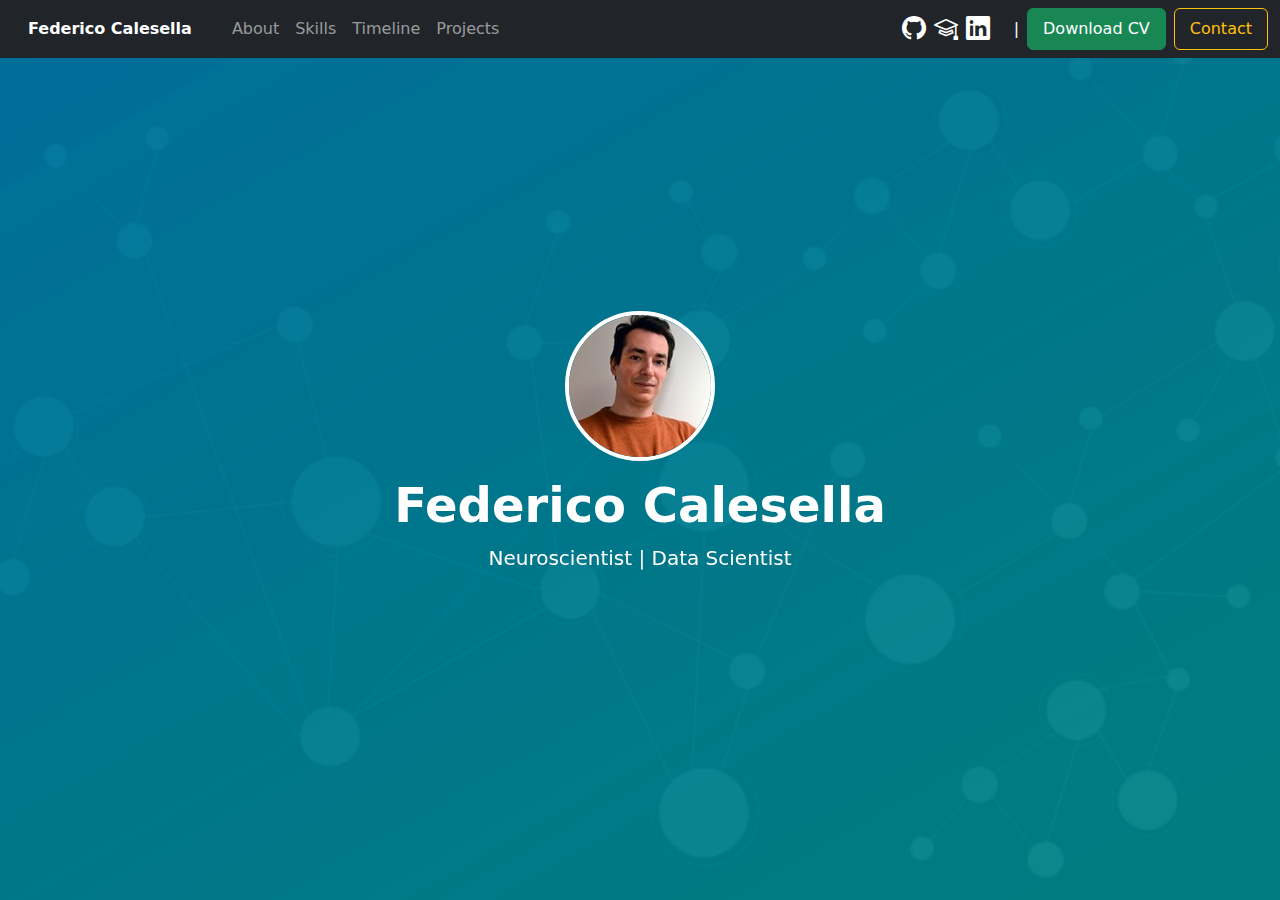
==== index.html @ ca3586d3 "UPDATE contact page position" ====
<!DOCTYPE html>
<html lang="en">
<head>
    <meta charset="UTF-8">
    <meta name="viewport" content="width=device-width, initial-scale=1.0">
    <title>Federico Calesella - Personal Website</title>
    <link href="https://cdn.jsdelivr.net/npm/bootstrap@5.3.0/dist/css/bootstrap.min.css" rel="stylesheet">
    <link rel="stylesheet" href="https://cdn.jsdelivr.net/npm/bootstrap-icons@1.11.3/font/bootstrap-icons.min.css">
    <link rel="stylesheet" href="styles.css">
</head>
<body>
    <nav id="navbar" class="navbar navbar-expand-lg navbar-dark bg-dark fixed-top">
        <div class="container-fluid">
            <!-- "Home" styled like a nav-link but outside the collapsible menu -->
            <a class="navbar-brand nav-link custom-home" href="#home">Federico Calesella</a>
            <button class="navbar-toggler" type="button" data-bs-toggle="collapse" data-bs-target="#navbarSupportedContent" aria-controls="navbarSupportedContent" aria-expanded="false" aria-label="Toggle navigation">
                <span class="navbar-toggler-icon"></span>
            </button>
            <div class="collapse navbar-collapse" id="navbarSupportedContent">
                <ul class="navbar-nav me-auto">
                    <li class="nav-item"><a class="nav-link" href="#about">About</a></li>
                    <li class="nav-item"><a class="nav-link" href="#skills">Skills</a></li>
                    <li class="nav-item"><a class="nav-link" href="#timeline">Timeline</a></li>
                    <li class="nav-item"><a class="nav-link" href="#projects">Projects</a></li>
                </ul>
                <div class="d-flex align-items-center ms-3">
                    <a href="https://github.com/fcalesella" target="_blank" class="text-white me-2"><i class="bi bi-github" style="font-size: 1.5rem;"></i></a>
                    <a href="https://scholar.google.com/citations?user=gZGrxbQAAAAJ&hl=it&oi=ao" target="_blank" class="text-white me-2"><i class="bi bi-mortarboard" style="font-size: 1.5rem;"></i></a>
                    <a href="https://www.linkedin.com/in/federico-calesella/" target="_blank" class="text-white me-3"><i class="bi bi-linkedin" style="font-size: 1.5rem;"></i></a>
                    <span class="text-white mx-2">|</span>
                    <a href="assets/Federico_Calesella_Resume.pdf" download class="btn btn-success me-2">Download CV</a>
                    <a href="contact.html" class="btn btn-outline-warning">Contact</a>
                </div>
                </form>
            </div>
        </div>
    </nav>
      
    <!-- Fixed Background -->
    <div class="fixed-background"></div>

    <!-- Scrollable Content -->
    <div class="content">
    
        <div data-bs-spy="scroll" data-bs-target="#navbar" data-bs-root-margin="0px 0px -40%" data-bs-smooth-scroll="true" class="scrollspy-example bg-body-tertiary p-3 rounded-2" tabindex="0">
            <!-- Hero Section -->
            <section id="home" class="parallax active">
                <div class="overlay">
                    <img class="profile-img" src="assets/my_picture.jpg" alt="Profile Picture">
                    <h1 class="display-5 fw-bold mt-3">Federico Calesella</h1>
                    <p class="lead">Neuroscientist | Data Scientist</p>
                </div>
            </section>

            <!-- About Section -->
            <section id="about">
                <div class="container">
                    <!-- Section Title (Centered and Above the Cards) -->
                    <div class="row">
                        <div class="col-12 text-center">
                            <h2 class="section-title">About Me</h2>
                        </div>
                    </div>
            
                    <!-- Feature Cards Grid -->
                    <div class="row g-4 py-5 row-cols-1 row-cols-lg-3">
                        <div class="col">
                            <div class="about-card">
                                <h3 class="card-title">My Story</h3>
                                <p>During my studies in psychology, I developed a strong interest in advanced data analysis, with a particular focus on AI and machine learning. After my master’s degree, I started applying these techniques to biomedical data. This approach at the intersection of neuroscience and computational methods has then become my primary area of expertise throughout my PhD.</p>
                            </div>
                        </div>
                        <div class="col">
                            <div class="about-card">
                                <h3 class="card-title">Who I Am</h3>
                                <p>I am a computational cognitive neuroscientist specialized in the application of artificial intelligence to advance biomedical and healthcare research. With over five years of experience, I have developed cutting-edge predictive models for clinical and behavioral outcomes, disease diagnosis, and treatment response.</p>
                            </div>
                        </div>
                        <div class="col">
                            <div class="about-card">
                                <h3 class="card-title">My Vision</h3>
                                <p>By leveraging AI and advanced analytics, I strive to provide novel insights, enhance decision-making, and provide tangible improvements. Too often, valuable insights remain theoretical, without driving meaningful change. My goal is to bridge this gap by applying data-driven approaches to real-world problems.</p>
                            </div>
                        </div>
                    </div>
                </div>
            </section>
            
            <!-- Skills Section -->
            <section id="skills">
                <div class="container">
                    <!-- Section Title (Centered and Above the Carousel) -->
                    <div class="row">
                        <div class="col-12 text-center">
                            <h2 class="section-title">Skills</h2>
                        </div>
                    </div>

                    <!-- Carousel Container -->
                    <div class="row justify-content-center">
                        <div class="col-md-10">
                            <div id="carouselExampleCaptions" class="carousel slide">
                                <div class="carousel-indicators">
                                    <button type="button" data-bs-target="#carouselExampleCaptions" data-bs-slide-to="0" class="active" aria-current="true" aria-label="Slide 1"></button>
                                    <button type="button" data-bs-target="#carouselExampleCaptions" data-bs-slide-to="1" aria-label="Slide 2"></button>
                                    <button type="button" data-bs-target="#carouselExampleCaptions" data-bs-slide-to="2" aria-label="Slide 3"></button>
                                    <button type="button" data-bs-target="#carouselExampleCaptions" data-bs-slide-to="3" aria-label="Slide 4"></button>
                                    <button type="button" data-bs-target="#carouselExampleCaptions" data-bs-slide-to="4" aria-label="Slide 5"></button>
                                    <button type="button" data-bs-target="#carouselExampleCaptions" data-bs-slide-to="5" aria-label="Slide 6"></button>
                                </div>
                                <div class="carousel-inner">
                                    <div class="carousel-item active">
                                        <img src="assets/data_science_and_machine_learning.jpg" class="d-block w-100" alt="Data Science">
                                        <div class="carousel-caption d-none d-md-block">
                                            <h5>Data Science & Machine Learning</h5>
                                            <p>Expertise in developing predictive models, data preprocessing, feature engineering, and validation techniques.</p>
                                        </div>
                                    </div>
                                    <div class="carousel-item">
                                        <img src="assets/programming_and_tools.jpg" class="d-block w-100" alt="Programming">
                                        <div class="carousel-caption d-none d-md-block">
                                            <h5>Programming & Tools</h5>
                                            <p>Proficient in Python (Pandas, NumPy, Scikit-learn, PyTorch, Keras), R, MATLAB, and visualization libraries like Matplotlib.</p>
                                        </div>
                                    </div>
                                    <div class="carousel-item">
                                        <img src="assets/statistical_analysis.jpg" class="d-block w-100" alt="Statistics">
                                        <div class="carousel-caption d-none d-md-block">
                                            <h5>Statistical Analysis</h5>
                                            <p>Experience in statistical modeling, hypothesis testing, and analysis of large, complex datasets.</p>
                                        </div>
                                    </div>
                                    <div class="carousel-item">
                                        <img src="assets/high_performance_computing.jpg" class="d-block w-100" alt="Statistics">
                                        <div class="carousel-caption d-none d-md-block">
                                            <h5>High-Performance Computing</h5>
                                            <p>Skilled in leveraging HPC resources for large-scale computations, parallel processing, and optimizing workflows.</p>
                                        </div>
                                    </div>
                                    <div class="carousel-item">
                                        <img src="assets/project_management.jpg" class="d-block w-100" alt="Statistics">
                                        <div class="carousel-caption d-none d-md-block">
                                            <h5>Project Management</h5>
                                            <p>Skilled in leading multidisciplinary teams, managing timelines, and delivering results in collaborative environments.</p>
                                        </div>
                                    </div>
                                    <div class="carousel-item">
                                        <img src="assets/communication.jpg" class="d-block w-100" alt="Statistics">
                                        <div class="carousel-caption d-none d-md-block">
                                            <h5>Communication</h5>
                                            <p>Strong ability to convey complex concepts to diverse audiences through written reports, presentations, and team interactions.</p>
                                        </div>
                                    </div>
                                </div>
                                <button class="carousel-control-prev" type="button" data-bs-target="#carouselExampleCaptions" data-bs-slide="prev">
                                    <span class="carousel-control-prev-icon" aria-hidden="true"></span>
                                    <span class="visually-hidden">Previous</span>
                                </button>
                                <button class="carousel-control-next" type="button" data-bs-target="#carouselExampleCaptions" data-bs-slide="next">
                                    <span class="carousel-control-next-icon" aria-hidden="true"></span>
                                    <span class="visually-hidden">Next</span>
                                </button>
                            </div>
                        </div>
                    </div>
                </div>
            </section>


            <section id="timeline">
                <div class="container">
                    <div class="row">
                        <div class="col-12 text-center">
                            <h2 class="section-title">Timeline</h2>
                        </div>                        
                    </div>
                
                <div class="container">                                      
                    <div class="row">
                        <div class="col">
                            <div class="timeline-steps aos-init aos-animate" data-aos="fade-up">
                                <div class="timeline-step">
                                    <div class="timeline-content" data-toggle="popover" data-trigger="hover" data-placement="top" title="" data-content="And here's some amazing content. It's very engaging. Right?" data-original-title="2003">
                                        <div class="inner-circle"></div>
                                        <p class="h6 mt-3 mb-1">2016</p>
                                        <p class="h6 text-muted mb-0 mb-lg-0">Bachelor's in Psychology</p>
                                    </div>
                                </div>
                                <div class="timeline-step">
                                    <div class="timeline-content" data-toggle="popover" data-trigger="hover" data-placement="top" title="" data-content="And here's some amazing content. It's very engaging. Right?" data-original-title="2004">
                                        <div class="inner-circle"></div>
                                        <p class="h6 mt-3 mb-1">2019</p>
                                        <p class="h6 text-muted mb-0 mb-lg-0">Master's in Psychology</p>
                                    </div>
                                </div>
                                <div class="timeline-step">
                                    <div class="timeline-content" data-toggle="popover" data-trigger="hover" data-placement="top" title="" data-content="And here's some amazing content. It's very engaging. Right?" data-original-title="2005">
                                        <div class="inner-circle"></div>
                                        <p class="h6 mt-3 mb-1">2023</p>
                                        <p class="h6 text-muted mb-0 mb-lg-0">PhD in Cognitive Neuroscience</p>
                                    </div>
                                </div>
                                <div class="timeline-step">
                                    <div class="timeline-content" data-toggle="popover" data-trigger="hover" data-placement="top" title="" data-content="And here's some amazing content. It's very engaging. Right?" data-original-title="2010">
                                        <div class="inner-circle"></div>
                                        <p class="h6 mt-3 mb-1">2024</p>
                                        <p class="h6 text-muted mb-0 mb-lg-0">Postodoctoral Researcher</p>
                                    </div>
                                </div>
                            </div>
                        </div>
                    </div>
                </div>
            </section>
            
            <section id="projects">
                <div class="container">
                    <div class="row">
                        <div class="col-12 text-center">
                            <h2 class="section-title">Projects</h2>
                        </div>                        
                    </div>

                    <div class="row row-cols-1 row-cols-md-2 g-4 scrollable-container">
                        <div class="col">
                          <div class="card">
                            <div class="card-body">
                              <h5 class="card-title">Predicting Neuropsychological Deficits in Stroke Patients</h5>
                              <p class="card-text">Developed a machine learning pipeline to predict neuropsychological deficits from resting-state functional connectivity data of stroke patients, optimizing feature extraction techniques for improved classification performance.</p>
                              <div class="btn-container">
                                <a href="https://link.springer.com/article/10.1186/s40708-021-00129-1" class="btn btn-primary">Publication</a>
                                <a href="https://github.com/fcalesella/ccn_project" class="btn btn-primary">Source Code</a>
                                </div>
                            </div>
                          </div>
                        </div>
                        <div class="col">
                          <div class="card">
                            <div class="card-body">
                              <h5 class="card-title">Biomarkers for Suicide Risk Prediction in Bipolar Depression</h5>
                              <p class="card-text">Created a machine learning model to identify depressed bipolar patients with a history of suicide attempts with 94% of accuracy by analyzing brain habituation patterns. Developed a Python package for brain-wise habituation analysis from fMRI data.</p>
                              <div class="btn-container">
                                <a href="https://www.sciencedirect.com/science/article/abs/pii/S0925492723000379" class="btn btn-primary">Publication</a>
                                <a href="https://github.com/fcalesella/neurohab" class="btn btn-primary">Source Code</a>
                                </div>
                            </div>
                          </div>
                        </div>
                        <div class="col">
                          <div class="card">
                            <div class="card-body">
                              <h5 class="card-title">Differentiation of Major Depressive and Bipolar Disorder Patients</h5>
                              <p class="card-text">Developed classification models achieving 80% accuracy in differentiating major depression and bipolar disorder patients using multimodal datasets, including clinical, neuroimaging, and genetic markers.</p>
                              <div class="btn-container">
                                <a href="https://www.sciencedirect.com/science/article/pii/S2772408523029137" class="btn btn-primary">Publication</a>
                                <a href="https://github.com/fcalesella/CVPCR" class="btn btn-primary">Source Code</a>
                                </div>
                            </div>
                          </div>
                        </div>
                        <div class="col">
                          <div class="card">
                            <div class="card-body">
                              <h5 class="card-title">Machine Learning for Post-partum Depression Risk Prediction</h5>
                              <p class="card-text">Planned and conducted machine learning analysis on very large datasets of clinical health records (>500.000 patients) to predict the risk of postpartum depression, contributing to the development of a large-scale digital-health tool.</p>
                              <div class="btn-container">
                                <a href="" class="btn btn-primary disabled">Publication</a>
                                <a href="" class="btn btn-primary disabled">Source Code</a>
                                </div>
                            </div>
                          </div>
                        </div>
                        <div class="col">
                            <div class="card">
                              <div class="card-body">
                                <h5 class="card-title">Identification of Depressed Patients with Cognitive Deficits</h5>
                                <p class="card-text">Applied machine learning techniques on peripheral inflammatory markers to identify cognitive impairments in depressed patients, achieving a performance between 76% and 89% for different cognitive domains.</p>
                                <div class="btn-container">
                                    <a href="https://www.sciencedirect.com/science/article/pii/S0022395621003472" class="btn btn-primary">Publication</a>
                                    <a href="" class="btn btn-primary disabled">Source Code</a>
                                    </div>
                                </div>
                            </div>
                          </div>
                      </div>
                </div>
            </section>
            
            

        </div>
    </div>

    <script>
        document.addEventListener("DOMContentLoaded", function () {
            const sections = document.querySelectorAll("section");
            const navLinks = document.querySelectorAll(".nav-link");
            let currentIndex = 0;
            let isScrolling = false;

            function showSection(index) {
                sections.forEach((section, i) => {
                    if (i === index) {
                        section.classList.add("active");
                    } else {
                        section.classList.remove("active");
                    }
                });

                updateNavbar(index);
            }

            function updateNavbar(index) {
                navLinks.forEach((link) => {
                    link.classList.remove("active");
                });
                navLinks[index].classList.add("active");
            }

            function handleScroll(event) {
                const projectContainer = document.querySelector("#projects .scrollable-container");

                if (projectContainer.matches(":hover")) {
                    // Prevent page scroll when inside the scrollable area
                    event.stopPropagation();
                    return;
                }

                if (isScrolling) return;
                isScrolling = true;

                if (event.deltaY > 0) {
                    if (currentIndex < sections.length - 1) {
                        currentIndex++;
                        showSection(currentIndex);
                    }
                } else {
                    if (currentIndex > 0) {
                        currentIndex--;
                        showSection(currentIndex);
                    }
                }

                setTimeout(() => {
                    isScrolling = false;
                }, 1000);
            }

            function handleNavClick(event) {
                event.preventDefault();
                const targetId = this.getAttribute("href").substring(1);
                const targetIndex = [...sections].findIndex(section => section.id === targetId);

                if (targetIndex !== -1) {
                    currentIndex = targetIndex;
                    showSection(currentIndex);
                }
            }

            window.addEventListener("wheel", handleScroll, { passive: false });
            navLinks.forEach(link => link.addEventListener("click", handleNavClick));

            showSection(currentIndex);
        });
    </script>
    <!-- Bootstrap JavaScript Bundle (Includes Popper.js, Required for Dropdowns) -->
    <script src="https://cdn.jsdelivr.net/npm/bootstrap@5.3.0/dist/js/bootstrap.bundle.min.js"></script>
</body>
</html>
---- styles.css ----
html, body {
    margin: 0;
    padding: 0;
    height: 100%;
    overflow: hidden; /* Prevent default scrolling */
    color: white; /* Default text color */
}

/* Fixed Background */
.fixed-background {
    position: fixed;
    top: 0;
    left: 0;
    width: 100%;
    height: 100vh;
    background-image: url('assets/background.png'); /* Your background image */
    background-size: cover;
    background-position: center;
    background-attachment: fixed;
    z-index: -1; /* Sends it behind content */
}

/* Content wrapper */
.content {
    position: relative;
    width: 100%;
    height: 100vh; /* Full viewport height */
}

section {
    position: absolute;
    top: 0;
    left: 0;
    width: 100%;
    height: 100vh; /* Full-screen section */
    display: flex;
    align-items: center;
    justify-content: center;
    text-align: center;
    opacity: 0; /* Start hidden */
    transition: opacity 1s ease-in-out;
}


/* Show current section */
section.active {
    opacity: 1;
    z-index: 1;
}

/* Fully transparent overlay so background is visible */
.overlay {
    background: rgba(0, 0, 0, 0); /* Slight dark overlay to improve readability */
    width: 100%;
    height: 100%;
    display: flex;
    flex-direction: column;
    align-items: center;
    justify-content: center;
    padding: 20px;
}

/* Circular profile image */
.profile-img {
    width: 150px;
    height: 150px;
    object-fit: cover;
    border-radius: 50%;
    border: 4px solid white;
}

/* About Me Title Styling */
.section-title {
    font-size: 3vw; /* Scales with screen width */
    color: white;
    margin-bottom: 3vh; /* Space between title and card */
}

/* Make "Home" look like other navbar links */
.custom-home {
    color: rgba(255, 255, 255, 0.55); /* Default Bootstrap link color */
    font-size: 1rem;
    padding: 0.5rem 1rem;
    transition: color 0.3s ease-in-out;
    text-decoration: none; /* Remove underline */
}

/* Make the active navbar link blue */
.navbar-nav .nav-link.active, 
.custom-home.active {
    color: white;
    font-weight: bold;
}

/* About Section Styling */
#about {
    background: rgba(0, 0, 0, 0); /* Dark mode with transparency */
    color: white;
    padding: 5vh 10vw; /* Adds margin on all sides */
    border-radius: 15px; /* Smooth rounded edges for the section */
}

/* Ensure the title is fully centered above the cards */
.section-title {
    font-size: 2.5rem;
    font-weight: bold;
    text-align: center;
    margin-bottom: 4vh; /* Space between title and cards */
    width: 100%; /* Ensures full width */
}

/* Ensure all columns have the same height */
.row {
    display: flex;
    align-items: stretch; /* Ensures all cards stretch to the same height */
}

/* About Me Card Styling (Equal Height & Centered Text) */
.about-card {
    display: flex;
    flex-direction: column;
    justify-content: center; /* Center text vertically */
    align-items: center; /* Center content horizontally */
    text-align: center; /* Center the text */
    height: 100%; /* Ensures all cards have equal height */
    background: rgba(255, 255, 255, 0.1); /* Light transparency */
    color: white;
    border-radius: 10px;
    padding: 20px;
    border: 1px solid rgba(255, 255, 255, 0.2); /* Subtle border effect */
    backdrop-filter: blur(10px); /* Frosted glass effect */
    box-shadow: 0 4px 6px rgba(0, 0, 0, 0.3); /* Soft shadow for depth */
}

/* Keep the Title at the Top */
.about-card .card-title {
    text-align: center;
    margin-bottom: 15px; /* Adds spacing below the title */
    width: 100%;
}

/* Card Title */
.card-title {
    font-size: 1.8rem;
    margin-bottom: 10px;
}

.about-card p {
    flex-grow: 1; /* Ensures the text expands to center itself */
    display: flex;
    align-items: center; /* Center vertically */
    justify-content: center; /* Center horizontally */
    text-align: center;
    font-size: 1.1rem;
    line-height: 1.6;
}

/* Skills Section Styling */
#skills {
    background: rgba(0, 0, 0, 0); /* Dark mode with transparency */
    color: white;
    padding: 5vh 10vw; /* Adds margins on all sides */
    border-radius: 15px;
}

/* Carousel Container - Adds Margins */
.carousel {
    margin: auto;
    padding: 20px; /* Space around the carousel */
}

/* Carousel Images */
.carousel-inner img {
    border-radius: 15px; /* Rounded corners for a sleek look */
    object-fit: cover; /* Ensures images scale properly */
    max-height: 400px; /* Prevents the carousel from becoming too large */
}

/* Carousel Controls */
.carousel-control-prev, .carousel-control-next {
    filter: invert(100%); /* Makes the arrows visible in dark mode */
}

/* Center the Caption Text */
.carousel-caption {
    background: rgba(0, 0, 0, 0.9); /* Dark overlay for better readability */
    border-radius: 10px;
    padding: 10px;
}


.timeline-steps {
    display: flex;
    justify-content: center;
    flex-wrap: wrap
}

.timeline-steps .timeline-step {
    align-items: center;
    display: flex;
    flex-direction: column;
    position: relative;
    margin: 1rem
}

@media (min-width:768px) {
    .timeline-steps .timeline-step:not(:last-child):after {
        content: "";
        display: block;
        border-top: .25rem dotted #3b82f6;
        width: 3.46rem;
        position: absolute;
        left: 7.5rem;
        top: .3125rem
    }
    .timeline-steps .timeline-step:not(:first-child):before {
        content: "";
        display: block;
        border-top: .25rem dotted #3b82f6;
        width: 3.8125rem;
        position: absolute;
        right: 7.5rem;
        top: .3125rem
    }
}

.timeline-steps .timeline-content {
    width: 10rem;
    text-align: center
}

.timeline-steps .timeline-content .inner-circle {
    border-radius: 1.5rem;
    height: 1rem;
    width: 1rem;
    display: inline-flex;
    align-items: center;
    justify-content: center;
    background-color: #3b82f6
}

.timeline-steps .timeline-content .inner-circle:before {
    content: "";
    background-color: #3b82f6;
    display: inline-block;
    height: 3rem;
    width: 3rem;
    min-width: 3rem;
    border-radius: 6.25rem;
    opacity: .5
}

.timeline-steps {
    background-color: rgba(0, 0, 0, 0.5); /* Darker background with less transparency */
    padding: 2rem;
    border-radius: 10px; /* Optional rounded corners */
}

.text-muted {
    color: white !important; /* Bootstrap's muted gray color */
}


#projects .scrollable-container {
    max-height: 70vh; /* Adjust this height as needed */
    overflow-y: auto; /* Enables scrolling */
    padding-right: 10px; /* Prevents scrollbar overlap */
}

/* Hide scrollbar for better aesthetics (optional) */
#projects .scrollable-container::-webkit-scrollbar {
    width: 8px;
}

#projects .scrollable-container::-webkit-scrollbar-thumb {
    background: rgba(0, 0, 0, 0.3);
    border-radius: 10px;
}

#projects .scrollable-container:hover {
    overflow-y: auto; /* Show scroll only when hovering */
}

.card {
    background: rgba(255, 255, 255, 0.1); /* Semi-transparent background */
    backdrop-filter: blur(10px); /* Frosted glass effect */
    border: none; /* Remove default border */
    height: 300px; /* Fixed height for equal sizing */
    display: flex;
    flex-direction: column;
    justify-content: space-between; /* Ensures title is at the top */
    align-items: center;
    text-align: center;
    padding: 20px;
}

.card-title {
    margin-top: 10px;
    font-size: 1.2rem;
    font-weight: bold;
    color: white; /* White title */
}

.card-body {
    flex: 1; /* Allows content to expand */
    display: flex;
    flex-direction: column;
    justify-content: center; /* Centers content vertically */
    align-items: center; /* Centers content horizontally */
}

.card-text {
    color: white; /* White text */
    font-size: 1rem;
    max-width: 90%; /* Prevents text from touching edges */
}

/* Ensure buttons are in a row */
.card-body .btn-container {
    display: flex;
    gap: 10px; /* Adds spacing between buttons */
}

.btn {
    margin: 0; /* Remove margins to avoid stacking */
    padding: 8px 15px;
    white-space: nowrap; /* Prevents button text from breaking into multiple lines */
}
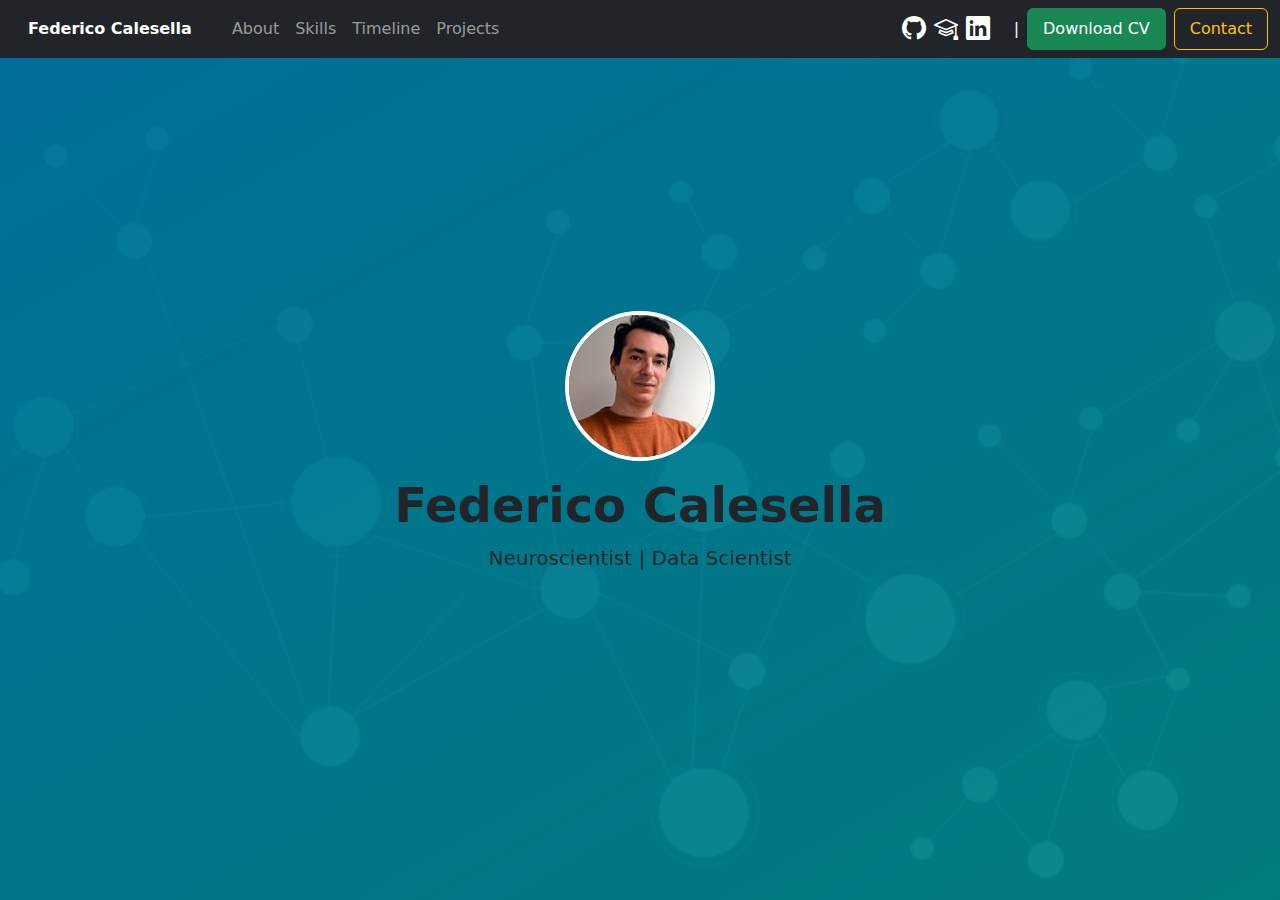
==== commit 92ecb75e: "UPDATE responsivness" ====
--- a/index.html
+++ b/index.html
@@ -29,7 +29,7 @@
                     <a href="https://www.linkedin.com/in/federico-calesella/" target="_blank" class="text-white me-3"><i class="bi bi-linkedin" style="font-size: 1.5rem;"></i></a>
                     <span class="text-white mx-2">|</span>
                     <a href="assets/Federico_Calesella_Resume.pdf" download class="btn btn-success me-2">Download CV</a>
-                    <a href="contact.html" class="btn btn-outline-warning">Contact</a>
+                    <a href="public/contact.html" class="btn btn-outline-warning">Contact</a>
                 </div>
                 </form>
             </div>
@@ -111,42 +111,42 @@
                                 <div class="carousel-inner">
                                     <div class="carousel-item active">
                                         <img src="assets/data_science_and_machine_learning.jpg" class="d-block w-100" alt="Data Science">
-                                        <div class="carousel-caption d-none d-md-block">
+                                        <div class="carousel-caption">
                                             <h5>Data Science & Machine Learning</h5>
                                             <p>Expertise in developing predictive models, data preprocessing, feature engineering, and validation techniques.</p>
                                         </div>
                                     </div>
                                     <div class="carousel-item">
                                         <img src="assets/programming_and_tools.jpg" class="d-block w-100" alt="Programming">
-                                        <div class="carousel-caption d-none d-md-block">
+                                        <div class="carousel-caption">
                                             <h5>Programming & Tools</h5>
                                             <p>Proficient in Python (Pandas, NumPy, Scikit-learn, PyTorch, Keras), R, MATLAB, and visualization libraries like Matplotlib.</p>
                                         </div>
                                     </div>
                                     <div class="carousel-item">
                                         <img src="assets/statistical_analysis.jpg" class="d-block w-100" alt="Statistics">
-                                        <div class="carousel-caption d-none d-md-block">
+                                        <div class="carousel-caption">
                                             <h5>Statistical Analysis</h5>
                                             <p>Experience in statistical modeling, hypothesis testing, and analysis of large, complex datasets.</p>
                                         </div>
                                     </div>
                                     <div class="carousel-item">
                                         <img src="assets/high_performance_computing.jpg" class="d-block w-100" alt="Statistics">
-                                        <div class="carousel-caption d-none d-md-block">
+                                        <div class="carousel-caption">
                                             <h5>High-Performance Computing</h5>
                                             <p>Skilled in leveraging HPC resources for large-scale computations, parallel processing, and optimizing workflows.</p>
                                         </div>
                                     </div>
                                     <div class="carousel-item">
                                         <img src="assets/project_management.jpg" class="d-block w-100" alt="Statistics">
-                                        <div class="carousel-caption d-none d-md-block">
+                                        <div class="carousel-caption">
                                             <h5>Project Management</h5>
                                             <p>Skilled in leading multidisciplinary teams, managing timelines, and delivering results in collaborative environments.</p>
                                         </div>
                                     </div>
                                     <div class="carousel-item">
                                         <img src="assets/communication.jpg" class="d-block w-100" alt="Statistics">
-                                        <div class="carousel-caption d-none d-md-block">
+                                        <div class="carousel-caption">
                                             <h5>Communication</h5>
                                             <p>Strong ability to convey complex concepts to diverse audiences through written reports, presentations, and team interactions.</p>
                                         </div>
@@ -295,8 +295,13 @@
         document.addEventListener("DOMContentLoaded", function () {
             const sections = document.querySelectorAll("section");
             const navLinks = document.querySelectorAll(".nav-link");
+            const scrollableElements = document.querySelectorAll(".scrollable-container, .carousel-inner, #about .row-cols-lg-3, .timeline-steps"); // Add About Me horizontal scroll
             let currentIndex = 0;
             let isScrolling = false;
+            let startY = 0;
+            let endY = 0;
+            let startX = 0;
+            let endX = 0;
 
             function showSection(index) {
                 sections.forEach((section, i) => {
@@ -317,16 +322,12 @@
                 navLinks[index].classList.add("active");
             }
 
+            function isInsideScrollable(event) {
+                return [...scrollableElements].some(el => el.matches(":hover") || el.contains(event.target));
+            }
+
             function handleScroll(event) {
-                const projectContainer = document.querySelector("#projects .scrollable-container");
-
-                if (projectContainer.matches(":hover")) {
-                    // Prevent page scroll when inside the scrollable area
-                    event.stopPropagation();
-                    return;
-                }
-
-                if (isScrolling) return;
+                if (isScrolling || isInsideScrollable(event)) return; // Allow normal scrolling in scrollable sections
                 isScrolling = true;
 
                 if (event.deltaY > 0) {
@@ -343,10 +344,37 @@
 
                 setTimeout(() => {
                     isScrolling = false;
-                }, 1000);
-            }
-
-            function handleNavClick(event) {
+                }, 500);
+            }
+
+            function handleTouchStart(event) {
+                startY = event.touches[0].clientY;
+                startX = event.touches[0].clientX;
+            }
+
+            function handleTouchEnd(event) {
+                if (isInsideScrollable(event)) return; // Stop page transition if user is inside a scrollable section
+
+                endY = event.changedTouches[0].clientY;
+                endX = event.changedTouches[0].clientX;
+                let diffY = startY - endY;
+                let diffX = startX - endX;
+
+                if (Math.abs(diffY) > 50 && Math.abs(diffX) < 50) { // Vertical swipe
+                    if (diffY > 0 && currentIndex < sections.length - 1) {
+                        currentIndex++;
+                    } else if (diffY < 0 && currentIndex > 0) {
+                        currentIndex--;
+                    }
+                    showSection(currentIndex);
+                }
+            }
+
+            window.addEventListener("wheel", handleScroll, { passive: false });
+            window.addEventListener("touchstart", handleTouchStart, { passive: true });
+            window.addEventListener("touchend", handleTouchEnd, { passive: true });
+
+            navLinks.forEach(link => link.addEventListener("click", function (event) {
                 event.preventDefault();
                 const targetId = this.getAttribute("href").substring(1);
                 const targetIndex = [...sections].findIndex(section => section.id === targetId);
@@ -355,10 +383,7 @@
                     currentIndex = targetIndex;
                     showSection(currentIndex);
                 }
-            }
-
-            window.addEventListener("wheel", handleScroll, { passive: false });
-            navLinks.forEach(link => link.addEventListener("click", handleNavClick));
+            }));
 
             showSection(currentIndex);
         });
--- a/styles.css
+++ b/styles.css
@@ -1,24 +1,32 @@
+/* Full-Screen Background */
+.fixed-background {
+    position: fixed;
+    top: 0;
+    left: 0;
+    width: 100vw;
+    height: 100vh;
+    background: url('assets/background.png') no-repeat center center fixed;
+    background-size: cover;
+    z-index: -1;
+}
+
+/* Prevent Body from Overriding the Background */
 html, body {
     margin: 0;
     padding: 0;
     height: 100%;
-    overflow: hidden; /* Prevent default scrolling */
-    color: white; /* Default text color */
-}
-
-/* Fixed Background */
-.fixed-background {
-    position: fixed;
-    top: 0;
-    left: 0;
-    width: 100%;
-    height: 100vh;
-    background-image: url('assets/background.png'); /* Your background image */
-    background-size: cover;
-    background-position: center;
-    background-attachment: fixed;
-    z-index: -1; /* Sends it behind content */
-}
+    background: none !important; /* Prevents white screen */
+    overflow-x: hidden; /* Stops unwanted horizontal scroll */
+}
+
+/* Mobile Fix */
+@media (max-width: 768px) {
+    .fixed-background {
+        position: absolute; /* Prevents background disappearing */
+        background-attachment: scroll; /* Ensures visibility */
+    }
+}
+
 
 /* Content wrapper */
 .content {
@@ -153,6 +161,34 @@
     text-align: center;
     font-size: 1.1rem;
     line-height: 1.6;
+}
+
+/* Make Cards Scrollable on Mobile */
+@media (max-width: 768px) {
+    #about .row-cols-lg-3 {
+        display: flex;
+        overflow-x: auto; /* Enable vertical scrolling */
+        max-height: 70vh; /* Prevent section from being too tall */
+        scroll-snap-type: y mandatory; /* Smooth scrolling effect */
+        padding-right: 10px; /* Avoid scrollbar overlap */
+    }
+
+    .about-card {
+        min-height: 60vh; /* Each card takes most of the screen */
+        scroll-snap-align: start; /* Align cards properly */
+        padding: 15px; /* Reduce padding for smaller screens */
+        font-size: 0.9rem; /* Reduce text size */
+    }
+
+    /* Hide scrollbar for aesthetics */
+    #about .row-cols-lg-3::-webkit-scrollbar {
+        width: 6px;
+    }
+
+    #about .row-cols-lg-3::-webkit-scrollbar-thumb {
+        background: rgba(255, 255, 255, 0.3);
+        border-radius: 10px;
+    }
 }
 
 /* Skills Section Styling */
